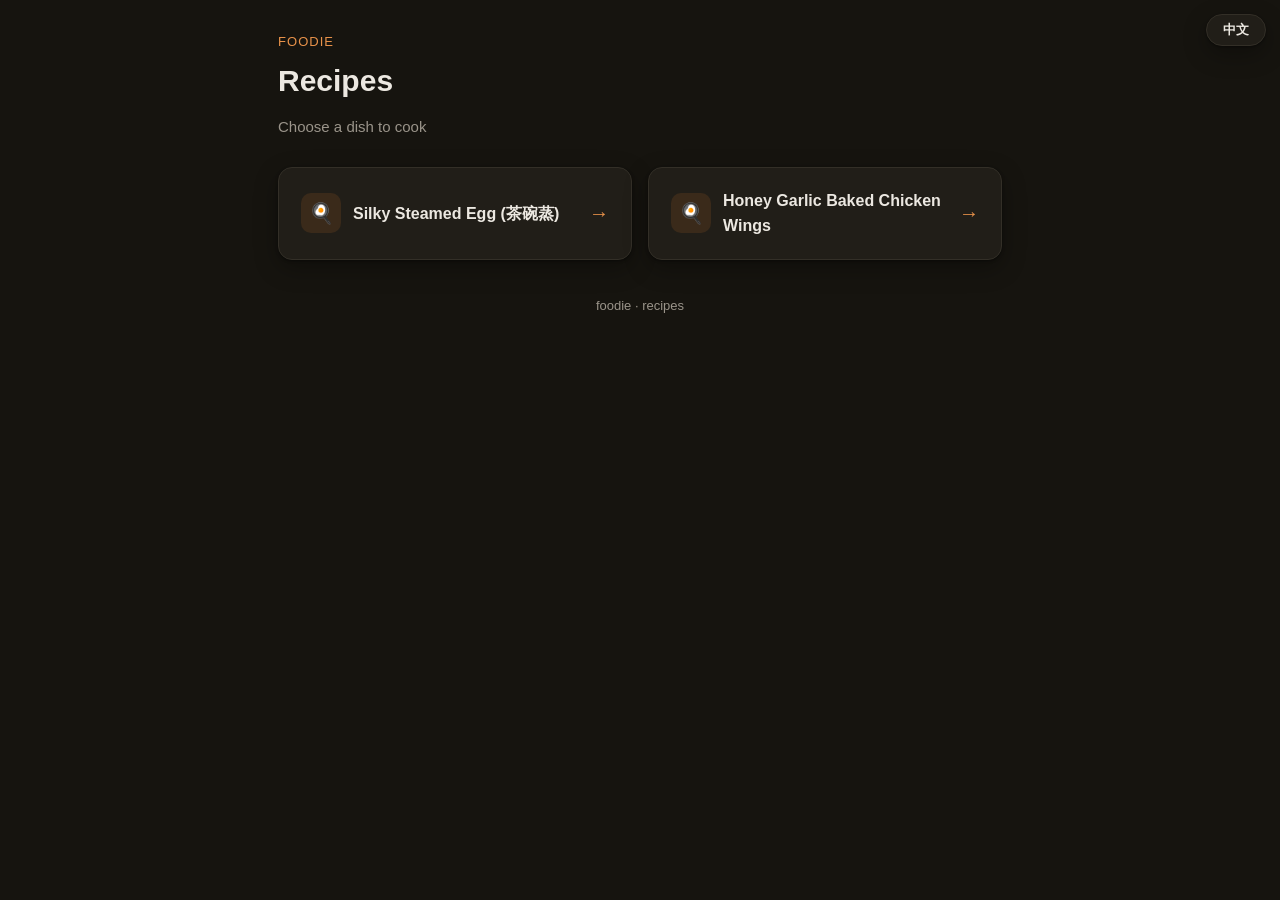
==== index.html @ f39b855a "Add foodie recipe app: data-driven dish & recipe pages - recipe.html: dish listing driven by i18n.js" ====
<!DOCTYPE html>
<html lang="en">
  <head>
    <meta charset="UTF-8">
    <meta http-equiv="refresh" content="0; url=recipe.html">
    <link rel="canonical" href="recipe.html">
    <title>OOTD</title>
    <script>location.replace("recipe.html");</script>
  </head>
  <body>
    <a href="recipe.html">Continue to OOTD</a>
  </body>
</html>
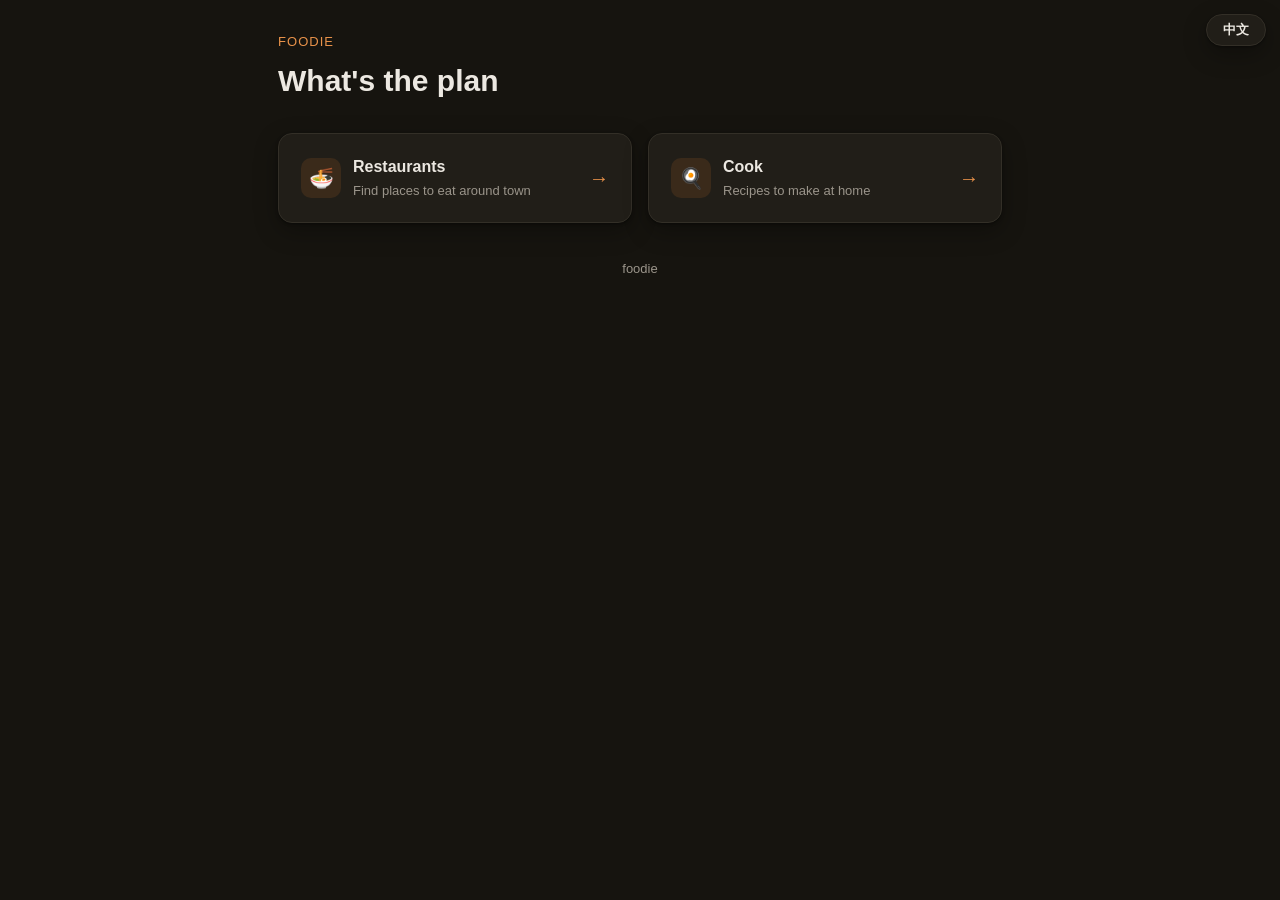
==== commit 6e12363a: "Add restaurant map page with filters and bilingual data - maps.html: Leaflet map + restaurant list, " ====
--- a/index.html
+++ b/index.html
@@ -1,13 +1,88 @@
 <!DOCTYPE html>
 <html lang="en">
-  <head>
-    <meta charset="UTF-8">
-    <meta http-equiv="refresh" content="0; url=recipe.html">
-    <link rel="canonical" href="recipe.html">
-    <title>OOTD</title>
-    <script>location.replace("recipe.html");</script>
-  </head>
-  <body>
-    <a href="recipe.html">Continue to OOTD</a>
-  </body>
-</html>
+<head>
+<meta charset="UTF-8">
+<meta name="viewport" content="width=device-width, initial-scale=1.0" />
+<title>foodie</title>
+<link rel="stylesheet" href="style.css">
+</head>
+<body>
+<button id="langBtn" class="lang-btn" type="button">中文</button>
+<div class="wrap">
+
+  <header class="hero">
+    <div class="brand">foodie</div>
+    <h1 id="title"></h1>
+  </header>
+
+  <div class="grid">
+    <a class="dish-card" href="maps.html">
+      <div class="meta">
+        <span class="ic">🍜</span>
+        <span>
+          <span class="name" id="navRestaurants"></span>
+          <span class="nav-desc" id="navRestaurantsDesc"></span>
+        </span>
+      </div>
+      <span class="arrow">→</span>
+    </a>
+    <a class="dish-card" href="recipe.html">
+      <div class="meta">
+        <span class="ic">🍳</span>
+        <span>
+          <span class="name" id="navCook"></span>
+          <span class="nav-desc" id="navCookDesc"></span>
+        </span>
+      </div>
+      <span class="arrow">→</span>
+    </a>
+  </div>
+
+  <footer>foodie</footer>
+
+</div>
+
+<script>
+  (function () {
+    const LANG_KEY = "foodie.lang";
+    const $ = function (id) { return document.getElementById(id); };
+    let ui = null;
+    let lang = "en";
+
+    function store(key, val) { try { localStorage.setItem(key, val); } catch (e) {} }
+    function load(key) { try { return localStorage.getItem(key); } catch (e) { return null; } }
+
+    function render() {
+      const t = ui[lang];
+      document.documentElement.lang = lang === "zh" ? "zh-Hant" : "en";
+
+      $("langBtn").textContent = t.langToggle;
+      $("title").textContent = t.homeTitle;
+      $("navRestaurants").textContent = t.navRestaurants;
+      $("navRestaurantsDesc").textContent = t.navRestaurantsDesc;
+      $("navCook").textContent = t.navCook;
+      $("navCookDesc").textContent = t.navCookDesc;
+    }
+
+    fetch("i18n.json")
+      .then(function (r) { return r.json(); })
+      .then(function (json) {
+        ui = json.ui;
+        lang = ui[load(LANG_KEY)] ? load(LANG_KEY) : "en";
+        render();
+      })
+      .catch(function () {
+        $("title").textContent =
+          "Could not load text. Serve this page over HTTP (e.g. python -m http.server).";
+      });
+
+    $("langBtn").addEventListener("click", function () {
+      if (!ui) return;
+      lang = (lang === "zh") ? "en" : "zh";
+      store(LANG_KEY, lang);
+      render();
+    });
+  })();
+</script>
+</body>
+</html>
--- a/style.css
+++ b/style.css
@@ -0,0 +1,254 @@
+/* ===== foodie — shared styles (dish.html + recipe.html) ===== */
+
+:root {
+  --bg: #16140f;
+  --card: #211e18;
+  --ink: #ece8e1;
+  --muted: #9a948a;
+  --line: #332f27;
+  --accent: #e8924a;
+  --accent-soft: #3a2a1a;
+  --radius: 14px;
+  --shadow: 0 1px 3px rgba(0,0,0,.4), 0 8px 24px rgba(0,0,0,.3);
+}
+
+* { box-sizing: border-box; }
+
+body {
+  margin: 0;
+  font-family: -apple-system, "Segoe UI", "Noto Sans TC", Roboto, Helvetica, Arial, sans-serif;
+  color: var(--ink);
+  background: var(--bg);
+  line-height: 1.6;
+}
+a { color: var(--accent); }
+
+.wrap { max-width: 760px; margin: 0 auto; padding: 32px 18px 64px; }
+h1 { font-size: 30px; margin: 4px 0 10px; }
+footer { text-align: center; color: var(--muted); font-size: 13px; margin-top: 36px; }
+
+/* Language toggle (both pages) */
+.lang-btn {
+  position: fixed; top: 14px; right: 14px; z-index: 10;
+  background: var(--card); color: var(--ink);
+  border: 1px solid var(--line); border-radius: 999px;
+  padding: 6px 16px; font-size: 13px; font-weight: 600; cursor: pointer;
+  box-shadow: var(--shadow); transition: color .15s, border-color .15s;
+}
+.lang-btn:hover { border-color: var(--accent); color: var(--accent); }
+
+/* ===== Header ===== */
+.hero { margin-bottom: 24px; }
+.hero .brand { font-size: 13px; color: var(--accent); letter-spacing: .08em; text-transform: uppercase; }
+.subtitle { color: var(--muted); font-size: 15px; margin: 0; }
+.crumb { font-size: 13px; color: var(--muted); margin-bottom: 8px; }
+.crumb a { text-decoration: none; }
+.chef {
+  display: inline-flex; align-items: center; gap: 8px;
+  font-size: 14px; color: var(--muted); margin-bottom: 6px;
+}
+.chef .avatar {
+  width: 28px; height: 28px; border-radius: 50%;
+  background: var(--accent); color: #fff;
+  display: grid; place-items: center; font-size: 13px; font-weight: 600;
+}
+.tags { display: flex; flex-wrap: wrap; gap: 8px; }
+.tag {
+  font-size: 13px; padding: 4px 12px; border-radius: 999px;
+  background: var(--accent-soft); color: var(--accent); font-weight: 500;
+}
+.tag.method::before { content: "🔥 "; }
+
+/* Serving stepper */
+.serving-stepper {
+  display: inline-flex; align-items: center; gap: 8px;
+  font-size: 13px; padding: 3px 8px; border-radius: 999px;
+  background: var(--accent-soft); color: var(--accent); font-weight: 500;
+}
+.serving-stepper .ic { font-size: 13px; }
+.serving-stepper button {
+  width: 22px; height: 22px; flex: none; border-radius: 50%;
+  border: 1px solid var(--accent); background: transparent; color: var(--accent);
+  font-size: 15px; line-height: 1; cursor: pointer; padding: 0;
+  display: grid; place-items: center;
+}
+.serving-stepper button:hover:not(:disabled) { background: var(--accent); color: var(--bg); }
+.serving-stepper button:disabled { opacity: .35; cursor: default; }
+.serving-stepper .count { min-width: 4.5em; text-align: center; }
+
+/* ===== Cards (dish detail) ===== */
+.card {
+  background: var(--card); border: 1px solid var(--line);
+  border-radius: var(--radius); box-shadow: var(--shadow);
+  padding: 20px 22px; margin-top: 20px;
+}
+.card h2 {
+  font-size: 18px; margin: 0 0 14px; display: flex; align-items: center; gap: 8px;
+}
+.card h2 .ic { font-size: 18px; }
+.card h2 .spacer { flex: 1; }
+
+/* Toggle switch */
+.switch {
+  display: inline-flex; align-items: center; gap: 8px;
+  font-size: 13px; font-weight: 500; color: var(--muted); cursor: pointer;
+}
+.switch input { position: absolute; opacity: 0; width: 0; height: 0; }
+.switch .track {
+  width: 38px; height: 22px; flex: none; border-radius: 999px;
+  background: var(--line); position: relative; transition: background .15s;
+}
+.switch .track::after {
+  content: ""; position: absolute; top: 2px; left: 2px;
+  width: 18px; height: 18px; border-radius: 50%;
+  background: var(--muted); transition: transform .15s, background .15s;
+}
+.switch input:checked + .track { background: var(--accent-soft); }
+.switch input:checked + .track::after { transform: translateX(16px); background: var(--accent); }
+.switch input:focus-visible + .track { outline: 2px solid var(--accent); outline-offset: 2px; }
+
+/* Ingredients */
+ul.list { list-style: none; margin: 0; padding: 0; }
+ul.list li {
+  display: flex; justify-content: space-between; gap: 16px;
+  padding: 8px 0; border-bottom: 1px dashed var(--line);
+}
+ul.list li:last-child { border-bottom: 0; }
+ul.list .qty { color: var(--muted); white-space: nowrap; }
+.group-label {
+  font-size: 12px; text-transform: uppercase; letter-spacing: .06em;
+  color: var(--muted); margin: 14px 0 6px;
+}
+.group-label:first-child { margin-top: 0; }
+
+/* Video */
+.video { position: relative; padding-bottom: 56.25%; height: 0; border-radius: 10px; overflow: hidden; }
+.video iframe { position: absolute; inset: 0; width: 100%; height: 100%; border: 0; }
+
+/* References */
+.refs a { display: inline-block; margin-right: 16px; }
+
+/* Steps */
+.phase { font-size: 14px; font-weight: 600; color: var(--accent); margin: 22px 0 12px; }
+.phase:first-of-type { margin-top: 4px; }
+ol.steps { list-style: none; counter-reset: step; margin: 0; padding: 0; }
+ol.steps li {
+  counter-increment: step;
+  display: grid; grid-template-columns: 36px 1fr; gap: 14px;
+  padding: 14px 0; border-top: 1px solid var(--line);
+}
+ol.steps li:first-child { border-top: 0; }
+ol.steps li::before {
+  content: counter(step);
+  width: 30px; height: 30px; border-radius: 50%;
+  background: var(--accent); color: #fff;
+  display: grid; place-items: center; font-size: 14px; font-weight: 600;
+}
+.step-body p { margin: 0 0 10px; }
+.step-body img {
+  width: 100%; max-width: 360px; border-radius: 10px; display: block;
+  border: 1px solid var(--line);
+}
+.photo-ph {
+  width: 100%; max-width: 360px; aspect-ratio: 4 / 3; border-radius: 10px;
+  background: repeating-linear-gradient(45deg, #2a261f, #2a261f 10px, #322d25 10px, #322d25 20px);
+  display: grid; place-items: center; color: var(--muted); font-size: 13px;
+  border: 1px solid var(--line);
+}
+
+/* ===== Recipe listing ===== */
+.grid { display: grid; gap: 16px; margin-top: 28px; }
+@media (min-width: 560px) { .grid { grid-template-columns: 1fr 1fr; } }
+
+.dish-card {
+  display: flex; align-items: center; justify-content: space-between; gap: 12px;
+  background: var(--card); border: 1px solid var(--line);
+  border-radius: var(--radius); box-shadow: var(--shadow);
+  padding: 20px 22px; text-decoration: none; color: var(--ink);
+  transition: border-color .15s, transform .15s;
+}
+.dish-card:hover { border-color: var(--accent); transform: translateY(-2px); }
+.dish-card .meta { display: flex; align-items: center; gap: 12px; min-width: 0; }
+.dish-card .ic {
+  width: 40px; height: 40px; flex: none; border-radius: 10px;
+  background: var(--accent-soft); display: grid; place-items: center; font-size: 20px;
+}
+.dish-card .name { font-size: 16px; font-weight: 600; }
+.dish-card .nav-desc { display: block; color: var(--muted); font-size: 13px; margin-top: 2px; }
+.dish-card .arrow { color: var(--accent); font-size: 20px; flex: none; }
+
+/* ===== Map (maps.html) ===== */
+#map {
+  height: 380px; margin-top: 28px;
+  border: 1px solid var(--line); border-radius: var(--radius);
+  box-shadow: var(--shadow); overflow: hidden;
+  background: var(--card);
+}
+/* Tame Leaflet's default light chrome to fit the dark theme */
+.leaflet-container { background: var(--card); font: inherit; }
+.leaflet-popup-content-wrapper, .leaflet-popup-tip {
+  background: var(--card); color: var(--ink);
+  border: 1px solid var(--line); box-shadow: var(--shadow);
+}
+.leaflet-popup-content { margin: 12px 14px; }
+.leaflet-popup-content .pop-name { display: block; font-weight: 600; }
+.leaflet-popup-content .pop-cuisine { display: block; color: var(--muted); font-size: 13px; margin-top: 2px; }
+.leaflet-popup-content .pop-links { display: grid; gap: 4px; margin-top: 8px; }
+.leaflet-popup-content .pop-link { font-size: 13px; font-weight: 600; }
+.leaflet-popup-content-wrapper a.leaflet-popup-close-button { color: var(--muted); }
+.leaflet-bar a, .leaflet-bar a:hover {
+  background: var(--card); color: var(--ink); border-bottom-color: var(--line);
+}
+
+/* ===== Filters (maps.html) ===== */
+.filters { margin-top: 24px; display: grid; gap: 10px; }
+.filter-group { display: flex; flex-wrap: wrap; align-items: center; gap: 8px; }
+.filter-label {
+  font-size: 12px; text-transform: uppercase; letter-spacing: .06em;
+  color: var(--muted); min-width: 72px;
+}
+.filter-chip {
+  font-size: 12px; padding: 4px 12px; border-radius: 999px; font-weight: 500;
+  border: 1px solid var(--line); background: transparent; color: var(--ink);
+  cursor: pointer; transition: border-color .15s, background .15s, color .15s;
+}
+.filter-chip:hover { border-color: var(--accent); color: var(--accent); }
+.filter-chip.on { background: var(--accent); color: var(--bg); border-color: var(--accent); }
+
+/* ===== Restaurant listing (maps.html) ===== */
+.rest-card .empty, .grid .empty { color: var(--muted); font-size: 14px; }
+.rest-card {
+  display: flex; align-items: flex-start; gap: 14px;
+  background: var(--card); border: 1px solid var(--line);
+  border-radius: var(--radius); box-shadow: var(--shadow);
+  padding: 18px 20px; text-align: left; width: 100%;
+  color: var(--ink); cursor: pointer; font: inherit;
+  transition: border-color .15s, transform .15s;
+}
+.rest-card:hover { border-color: var(--accent); transform: translateY(-2px); }
+.rest-card.active { border-color: var(--accent); }
+.rest-card .ic {
+  width: 44px; height: 44px; flex: none; border-radius: 10px;
+  background: var(--accent-soft); display: grid; place-items: center; font-size: 22px;
+}
+.rest-card .body { min-width: 0; }
+.rest-card .name { font-size: 16px; font-weight: 600; }
+.rest-card .cuisine { color: var(--accent); font-size: 13px; margin: 2px 0 6px; }
+.rest-card .addr { color: var(--muted); font-size: 13px; }
+.rest-card .note { color: var(--muted); font-size: 13px; margin-top: 6px; }
+.rest-card .chips { display: flex; flex-wrap: wrap; gap: 6px; margin-top: 8px; }
+.rest-card .chip {
+  font-size: 12px; padding: 3px 10px; border-radius: 999px; font-weight: 500;
+}
+.rest-card .chip-area {
+  background: transparent; color: var(--accent); border: 1px solid var(--accent);
+}
+.rest-card .chip-tag { background: var(--accent-soft); color: var(--accent); }
+.rest-card .chip-meal {
+  background: transparent; color: var(--muted); border: 1px solid var(--line);
+}
+.rest-card .chip-service { background: var(--line); color: var(--ink); }
+.rest-card .chip-dist { background: var(--accent); color: var(--bg); }
+.rest-card .chip-price { background: var(--accent-soft); color: var(--accent); font-weight: 700; }
+.rest-card .chip-party { background: transparent; color: var(--muted); border: 1px solid var(--line); }
+.rest-card .chip-branch { background: var(--accent); color: var(--bg); }
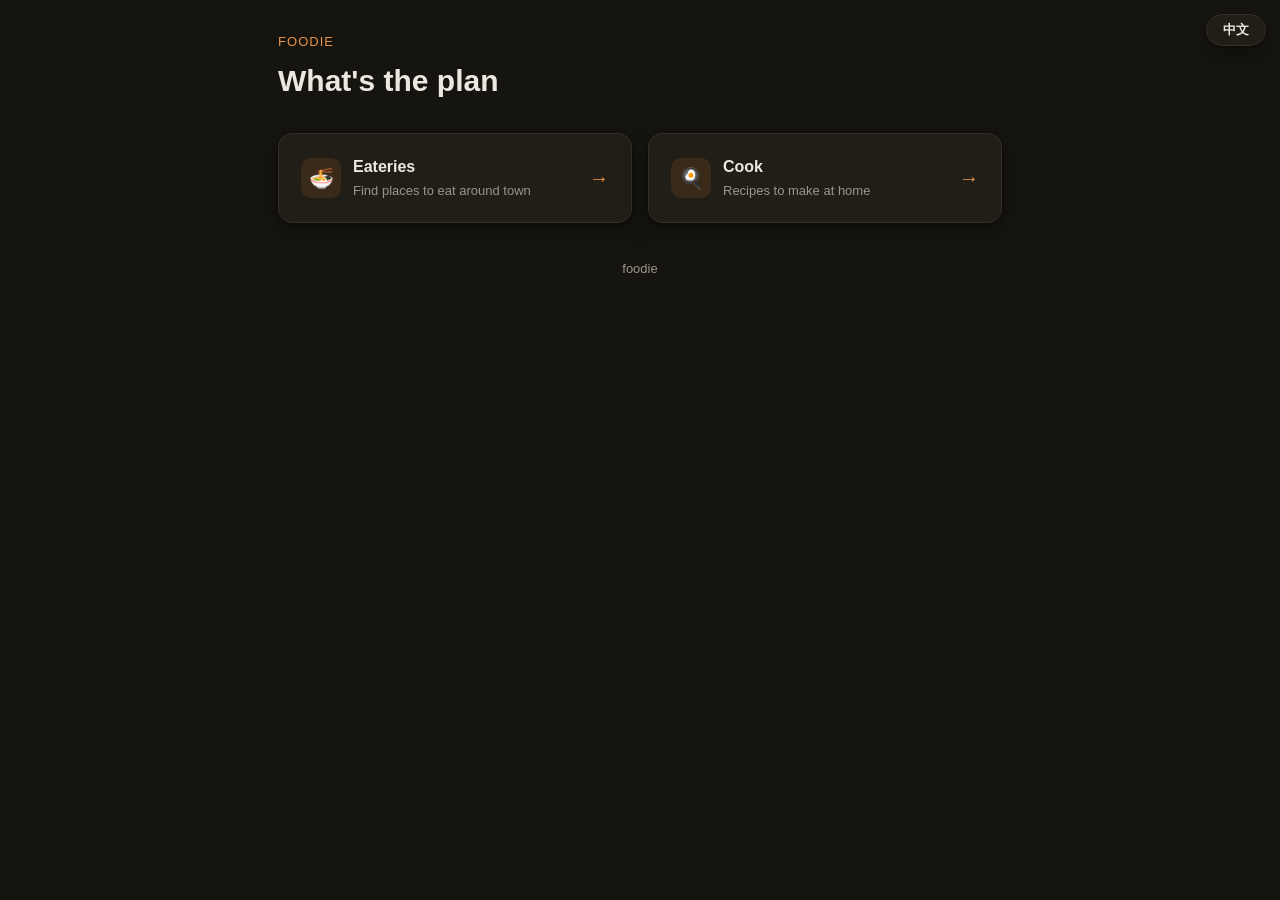
==== commit 7dc7b8c9: "refactor: rename restaurant to eatery across app and data Also add main-type and party-size filters," ====
--- a/index.html
+++ b/index.html
@@ -20,8 +20,8 @@
       <div class="meta">
         <span class="ic">🍜</span>
         <span>
-          <span class="name" id="navRestaurants"></span>
-          <span class="nav-desc" id="navRestaurantsDesc"></span>
+          <span class="name" id="navEateries"></span>
+          <span class="nav-desc" id="navEateriesDesc"></span>
         </span>
       </div>
       <span class="arrow">→</span>
@@ -58,8 +58,8 @@
 
       $("langBtn").textContent = t.langToggle;
       $("title").textContent = t.homeTitle;
-      $("navRestaurants").textContent = t.navRestaurants;
-      $("navRestaurantsDesc").textContent = t.navRestaurantsDesc;
+      $("navEateries").textContent = t.navEateries;
+      $("navEateriesDesc").textContent = t.navEateriesDesc;
       $("navCook").textContent = t.navCook;
       $("navCookDesc").textContent = t.navCookDesc;
     }
@@ -85,4 +85,4 @@
   })();
 </script>
 </body>
-</html>+</html>
--- a/style.css
+++ b/style.css
@@ -121,11 +121,7 @@
 }
 .group-label:first-child { margin-top: 0; }
 
-/* Video */
-.video { position: relative; padding-bottom: 56.25%; height: 0; border-radius: 10px; overflow: hidden; }
-.video iframe { position: absolute; inset: 0; width: 100%; height: 100%; border: 0; }
-
-/* References */
+/* Inline link rows (dish/menu link sections) */
 .refs a { display: inline-block; margin-right: 16px; }
 
 /* Steps */
@@ -215,40 +211,51 @@
 .filter-chip:hover { border-color: var(--accent); color: var(--accent); }
 .filter-chip.on { background: var(--accent); color: var(--bg); border-color: var(--accent); }
 
-/* ===== Restaurant listing (maps.html) ===== */
-.rest-card .empty, .grid .empty { color: var(--muted); font-size: 14px; }
-.rest-card {
+/* ===== Menu (menu.html) ===== */
+.eatery-head { display: flex; align-items: center; gap: 14px; margin-bottom: 8px; }
+.eatery-head .ic {
+  width: 48px; height: 48px; flex: none; border-radius: 12px;
+  background: var(--accent-soft); display: grid; place-items: center; font-size: 24px;
+}
+.eatery-head h1 { margin: 0; font-size: 26px; }
+.hero .addr { color: var(--muted); font-size: 14px; margin: 6px 0 10px; }
+.menu-name .sub { display: block; color: var(--muted); font-size: 13px; margin-top: 2px; }
+#menuBody .empty { color: var(--muted); font-size: 14px; }
+
+/* ===== Eatery listing (maps.html) ===== */
+.eatery-card .empty, .grid .empty { color: var(--muted); font-size: 14px; }
+.eatery-card {
   display: flex; align-items: flex-start; gap: 14px;
   background: var(--card); border: 1px solid var(--line);
   border-radius: var(--radius); box-shadow: var(--shadow);
   padding: 18px 20px; text-align: left; width: 100%;
-  color: var(--ink); cursor: pointer; font: inherit;
+  color: var(--ink); cursor: pointer; font: inherit; text-decoration: none;
   transition: border-color .15s, transform .15s;
 }
-.rest-card:hover { border-color: var(--accent); transform: translateY(-2px); }
-.rest-card.active { border-color: var(--accent); }
-.rest-card .ic {
+.eatery-card:hover { border-color: var(--accent); transform: translateY(-2px); }
+.eatery-card.active { border-color: var(--accent); }
+.eatery-card .ic {
   width: 44px; height: 44px; flex: none; border-radius: 10px;
   background: var(--accent-soft); display: grid; place-items: center; font-size: 22px;
 }
-.rest-card .body { min-width: 0; }
-.rest-card .name { font-size: 16px; font-weight: 600; }
-.rest-card .cuisine { color: var(--accent); font-size: 13px; margin: 2px 0 6px; }
-.rest-card .addr { color: var(--muted); font-size: 13px; }
-.rest-card .note { color: var(--muted); font-size: 13px; margin-top: 6px; }
-.rest-card .chips { display: flex; flex-wrap: wrap; gap: 6px; margin-top: 8px; }
-.rest-card .chip {
+.eatery-card .body { min-width: 0; }
+.eatery-card .name { font-size: 16px; font-weight: 600; }
+.eatery-card .cuisine { color: var(--accent); font-size: 13px; margin: 2px 0 6px; }
+.eatery-card .addr { color: var(--muted); font-size: 13px; }
+.eatery-card .note { color: var(--muted); font-size: 13px; margin-top: 6px; }
+.chips { display: flex; flex-wrap: wrap; gap: 6px; margin-top: 8px; }
+.chip {
   font-size: 12px; padding: 3px 10px; border-radius: 999px; font-weight: 500;
 }
-.rest-card .chip-area {
+.chip-area {
   background: transparent; color: var(--accent); border: 1px solid var(--accent);
 }
-.rest-card .chip-tag { background: var(--accent-soft); color: var(--accent); }
-.rest-card .chip-meal {
+.chip-tag { background: var(--accent-soft); color: var(--accent); }
+.chip-meal {
   background: transparent; color: var(--muted); border: 1px solid var(--line);
 }
-.rest-card .chip-service { background: var(--line); color: var(--ink); }
-.rest-card .chip-dist { background: var(--accent); color: var(--bg); }
-.rest-card .chip-price { background: var(--accent-soft); color: var(--accent); font-weight: 700; }
-.rest-card .chip-party { background: transparent; color: var(--muted); border: 1px solid var(--line); }
-.rest-card .chip-branch { background: var(--accent); color: var(--bg); }
+.chip-service { background: var(--line); color: var(--ink); }
+.chip-dist { background: var(--accent); color: var(--bg); }
+.chip-price { background: var(--accent-soft); color: var(--accent); font-weight: 700; }
+.chip-party { background: transparent; color: var(--muted); border: 1px solid var(--line); }
+.chip-branch { background: var(--accent); color: var(--bg); }
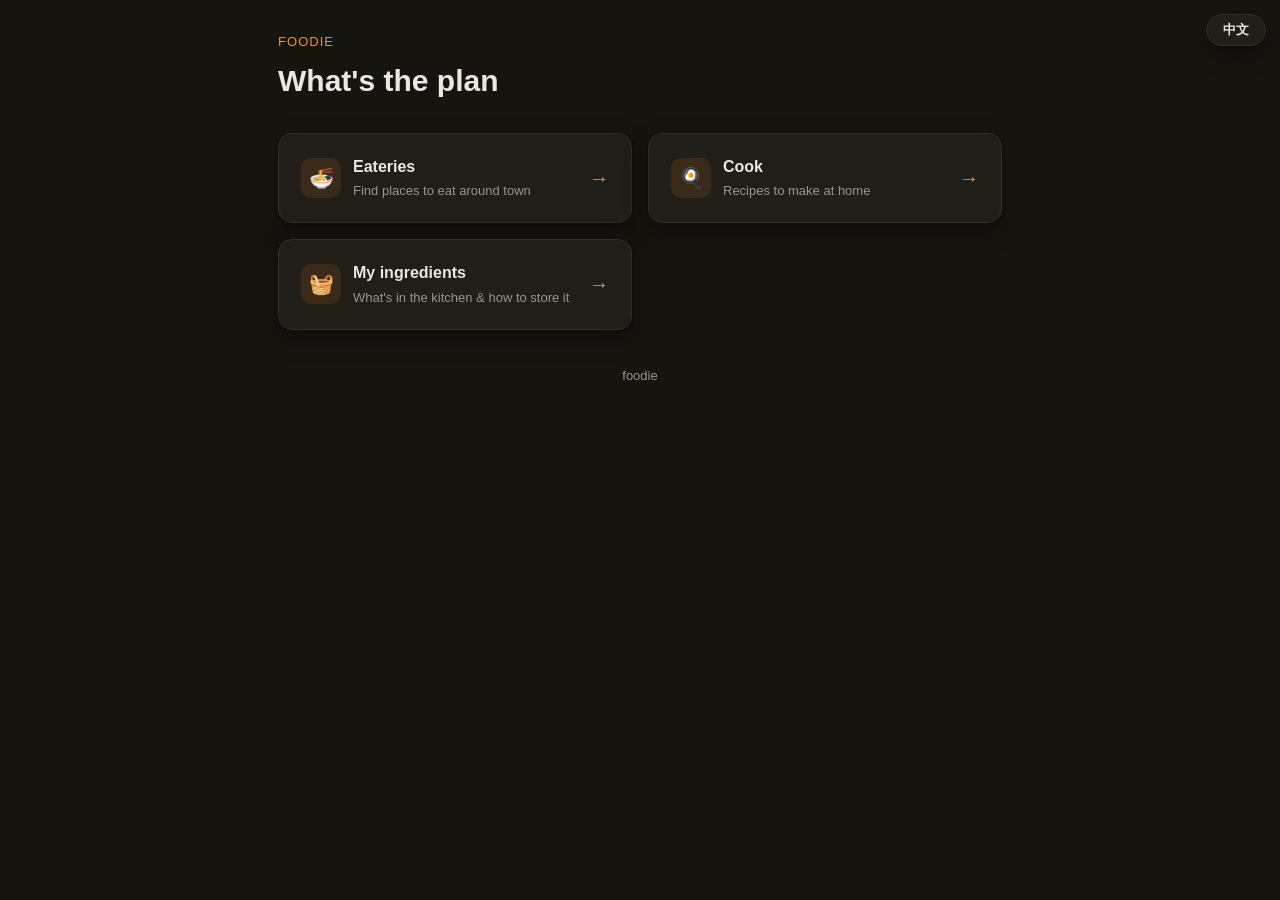
==== commit 79d772c1: "Add My Ingredients page: pantry tracker with types, storage tips & editor New ingredients.html (link" ====
--- a/index.html
+++ b/index.html
@@ -36,6 +36,16 @@
       </div>
       <span class="arrow">→</span>
     </a>
+    <a class="dish-card" href="ingredients.html">
+      <div class="meta">
+        <span class="ic">🧺</span>
+        <span>
+          <span class="name" id="navIngredients"></span>
+          <span class="nav-desc" id="navIngredientsDesc"></span>
+        </span>
+      </div>
+      <span class="arrow">→</span>
+    </a>
   </div>
 
   <footer>foodie</footer>
@@ -62,6 +72,8 @@
       $("navEateriesDesc").textContent = t.navEateriesDesc;
       $("navCook").textContent = t.navCook;
       $("navCookDesc").textContent = t.navCookDesc;
+      $("navIngredients").textContent = t.navIngredients;
+      $("navIngredientsDesc").textContent = t.navIngredientsDesc;
     }
 
     fetch("i18n.json")
--- a/style.css
+++ b/style.css
@@ -8,6 +8,7 @@
   --line: #332f27;
   --accent: #e8924a;
   --accent-soft: #3a2a1a;
+  --warn: #e26d5c;
   --radius: 14px;
   --shadow: 0 1px 3px rgba(0,0,0,.4), 0 8px 24px rgba(0,0,0,.3);
 }
@@ -124,6 +125,123 @@
 /* Inline link rows (dish/menu link sections) */
 .refs a { display: inline-block; margin-right: 16px; }
 
+/* ===== My ingredients (ingredients.html) ===== */
+ul.pantry { list-style: none; margin: 0; padding: 0; }
+ul.pantry li { padding: 12px 0; border-bottom: 1px dashed var(--line); }
+ul.pantry li:last-child { border-bottom: 0; }
+ul.pantry .item-row { display: flex; justify-content: space-between; gap: 16px; }
+ul.pantry .name { font-weight: 500; }
+ul.pantry .qty { color: var(--muted); white-space: nowrap; }
+ul.pantry .tip { color: var(--muted); font-size: 13px; margin-top: 4px; }
+ul.pantry .tip::before { content: "💡 "; }
+
+/* Click a row to edit its storage and amount */
+.edit-hint { color: var(--muted); font-size: 13px; margin: 6px 0 0; }
+.edit-hint::before { content: "✎ "; }
+.view-toggle { display: flex; flex-wrap: wrap; align-items: center; gap: 8px; margin-top: 14px; }
+.view-label {
+  font-size: 12px; text-transform: uppercase; letter-spacing: .06em;
+  color: var(--muted); margin-right: 2px;
+}
+ul.pantry li { cursor: pointer; }
+ul.pantry li:hover .name { color: var(--accent); }
+ul.pantry .row-left { display: inline-flex; align-items: center; gap: 8px; min-width: 0; }
+.type-chip {
+  font-size: 11px; padding: 2px 9px; border-radius: 999px; white-space: nowrap;
+  background: var(--accent-soft); color: var(--accent); font-weight: 500;
+}
+ul.pantry .meta-row {
+  display: flex; flex-wrap: wrap; gap: 4px 14px;
+  margin-top: 6px; font-size: 12px; color: var(--muted);
+}
+ul.pantry .meta-row .m-expiry.soon { color: var(--accent); }
+ul.pantry .meta-row .m-expiry.expired { color: var(--warn); font-weight: 600; }
+
+/* Edit dialog (click a row) */
+.edit-dialog {
+  width: min(420px, calc(100vw - 32px));
+  background: var(--card); color: var(--ink);
+  border: 1px solid var(--line); border-radius: var(--radius);
+  box-shadow: var(--shadow); padding: 22px 24px;
+}
+.edit-dialog::backdrop { background: rgba(0,0,0,.55); }
+.edit-dialog h2 { font-size: 20px; margin: 0 0 16px; }
+.edit-dialog .field { margin-bottom: 18px; }
+.edit-dialog .field-label {
+  display: block; font-size: 12px; text-transform: uppercase; letter-spacing: .06em;
+  color: var(--muted); margin-bottom: 8px;
+}
+.amount-input { display: flex; align-items: center; gap: 10px; }
+.amount-input input {
+  width: 7em; background: var(--bg); color: var(--ink);
+  border: 1px solid var(--line); border-radius: 10px;
+  padding: 8px 12px; font: inherit;
+}
+.amount-input input:focus { outline: none; border-color: var(--accent); }
+.amount-unit { color: var(--muted); font-size: 14px; }
+.edit-dialog input[type="date"] {
+  background: var(--bg); color: var(--ink);
+  border: 1px solid var(--line); border-radius: 10px;
+  padding: 8px 12px; font: inherit;
+}
+.edit-dialog input[type="date"]:focus { outline: none; border-color: var(--accent); }
+.edit-dialog input[type="date"]::-webkit-calendar-picker-indicator { filter: invert(.7); cursor: pointer; }
+.edit-updated { font-size: 13px; color: var(--muted); margin: -4px 0 4px; }
+.edit-updated .val { color: var(--ink); }
+.edit-actions { display: flex; align-items: center; gap: 10px; margin-top: 22px; }
+.edit-actions .spacer { flex: 1; }
+.btn-ghost, .btn-primary {
+  border-radius: 999px; padding: 8px 18px; font: inherit; font-weight: 600;
+  font-size: 14px; cursor: pointer; border: 1px solid var(--line);
+}
+.btn-ghost { background: transparent; color: var(--ink); }
+.btn-ghost:hover { border-color: var(--accent); color: var(--accent); }
+.btn-primary { background: var(--accent); color: var(--bg); border-color: var(--accent); }
+.btn-primary:hover { filter: brightness(1.08); }
+.btn-danger { background: transparent; color: var(--warn); border-color: var(--warn); }
+.btn-danger:hover { background: var(--warn); color: var(--bg); cursor: pointer; }
+
+/* Add-item button + create/edit dialog modes */
+.add-btn {
+  margin-top: 20px; background: var(--accent); color: var(--bg);
+  border: 1px solid var(--accent); border-radius: 999px;
+  padding: 10px 22px; font: inherit; font-weight: 600; font-size: 14px; cursor: pointer;
+  transition: filter .15s;
+}
+.add-btn:hover { filter: brightness(1.08); }
+#editNameInput, .unit-input {
+  background: var(--bg); color: var(--ink);
+  border: 1px solid var(--line); border-radius: 10px;
+  padding: 8px 12px; font: inherit;
+}
+#editNameInput { width: 100%; }
+.unit-input { width: 5em; }
+#editNameInput:focus, .unit-input:focus { outline: none; border-color: var(--accent); }
+#editTypeSelect {
+  background: var(--bg); color: var(--ink);
+  border: 1px solid var(--line); border-radius: 10px;
+  padding: 8px 12px; font: inherit; cursor: pointer;
+}
+#editTypeSelect:focus { outline: none; border-color: var(--accent); }
+.edit-dialog form.mode-create .edit-only { display: none; }
+.edit-dialog form.mode-edit .create-only { display: none; }
+
+/* Name autocomplete dropdown */
+.suggest-wrap { position: relative; }
+.suggest {
+  position: absolute; top: 100%; left: 0; right: 0; z-index: 5;
+  margin-top: 4px; max-height: 220px; overflow: auto;
+  background: var(--card); border: 1px solid var(--line);
+  border-radius: 10px; box-shadow: var(--shadow);
+}
+.suggest button {
+  display: flex; align-items: center; justify-content: space-between; gap: 12px;
+  width: 100%; text-align: left; background: transparent; border: 0;
+  color: var(--ink); font: inherit; padding: 8px 12px; cursor: pointer;
+}
+.suggest button:hover, .suggest button.active { background: var(--accent-soft); color: var(--accent); }
+.suggest .s-unit { color: var(--muted); font-size: 12px; white-space: nowrap; }
+
 /* Steps */
 .phase { font-size: 14px; font-weight: 600; color: var(--accent); margin: 22px 0 12px; }
 .phase:first-of-type { margin-top: 4px; }
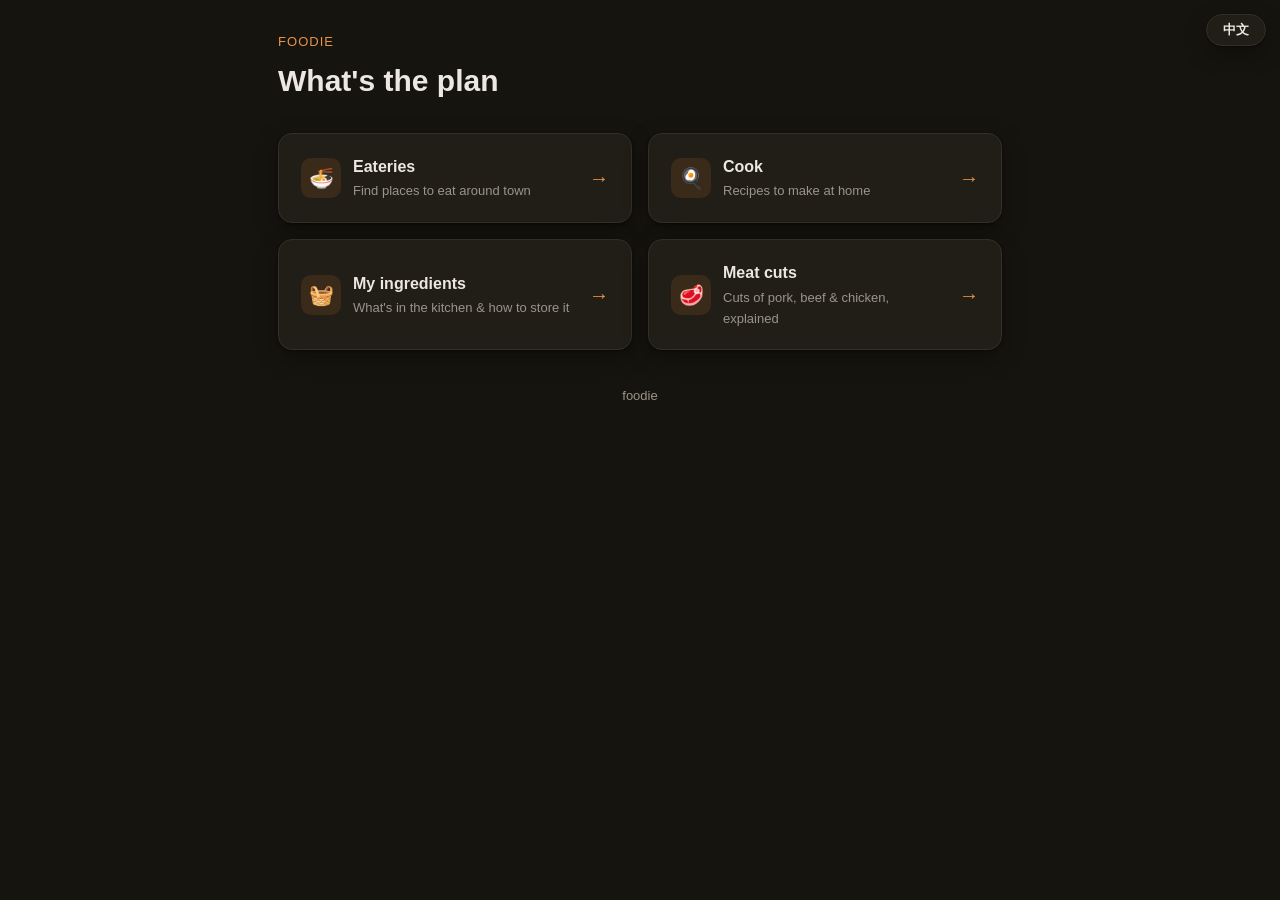
==== commit 3a039a61: "Add pork cuts, meat-cuts guide, and cook-from-pantry suggestions Pantry: - Add PORK_NECK (松阪豬) and P" ====
--- a/index.html
+++ b/index.html
@@ -46,6 +46,16 @@
       </div>
       <span class="arrow">→</span>
     </a>
+    <a class="dish-card" href="cuts.html">
+      <div class="meta">
+        <span class="ic">🥩</span>
+        <span>
+          <span class="name" id="navCuts"></span>
+          <span class="nav-desc" id="navCutsDesc"></span>
+        </span>
+      </div>
+      <span class="arrow">→</span>
+    </a>
   </div>
 
   <footer>foodie</footer>
@@ -74,6 +84,8 @@
       $("navCookDesc").textContent = t.navCookDesc;
       $("navIngredients").textContent = t.navIngredients;
       $("navIngredientsDesc").textContent = t.navIngredientsDesc;
+      $("navCuts").textContent = t.navCuts;
+      $("navCutsDesc").textContent = t.navCutsDesc;
     }
 
     fetch("i18n.json")
--- a/style.css
+++ b/style.css
@@ -132,8 +132,47 @@
 ul.pantry .item-row { display: flex; justify-content: space-between; gap: 16px; }
 ul.pantry .name { font-weight: 500; }
 ul.pantry .qty { color: var(--muted); white-space: nowrap; }
+ul.pantry .desc { color: var(--ink); font-size: 13px; margin-top: 4px; }
 ul.pantry .tip { color: var(--muted); font-size: 13px; margin-top: 4px; }
 ul.pantry .tip::before { content: "💡 "; }
+
+/* ===== Meat cuts (cuts.html) ===== */
+ul.cuts { list-style: none; margin: 0; padding: 0; }
+ul.cuts li { padding: 12px 0; border-bottom: 1px dashed var(--line); }
+ul.cuts li:last-child { border-bottom: 0; }
+ul.cuts .cut-head { display: flex; flex-wrap: wrap; align-items: baseline; gap: 4px 8px; }
+ul.cuts .cut-name { font-weight: 600; }
+ul.cuts .cut-alt { color: var(--muted); font-size: 13px; }
+ul.cuts .cut-desc { color: var(--muted); font-size: 14px; margin-top: 4px; }
+ul.cuts .cut-cook { display: flex; flex-wrap: wrap; align-items: center; gap: 6px; margin-top: 6px; font-size: 12px; }
+ul.cuts .cook-label {
+  color: var(--muted); text-transform: uppercase; letter-spacing: .04em; margin-right: 2px;
+}
+ul.cuts .cook-chip { padding: 2px 9px; border-radius: 999px; font-weight: 500; border: 1px solid var(--line); }
+ul.cuts .cook-best .cook-chip { color: var(--accent); background: var(--accent-soft); border-color: var(--accent-soft); }
+ul.cuts .cook-best .cook-chip::before { content: "✓ "; }
+ul.cuts .cook-worst .cook-chip { color: var(--warn); border-color: var(--warn); }
+ul.cuts .cook-worst .cook-chip::before { content: "✗ "; }
+
+/* "What you can cook" suggestions (ingredients.html) */
+ul.cook-suggest { list-style: none; margin: 0; padding: 0; }
+ul.cook-suggest li {
+  display: flex; flex-wrap: wrap; align-items: center; gap: 6px 12px;
+  padding: 10px 0; border-bottom: 1px dashed var(--line);
+}
+ul.cook-suggest li:last-child { border-bottom: 0; }
+ul.cook-suggest .cook-dish { font-weight: 600; text-decoration: none; }
+ul.cook-suggest .cook-dish:hover { text-decoration: underline; }
+ul.cook-suggest .cook-ok { font-size: 12px; color: var(--accent); }
+ul.cook-suggest .cook-ok::before { content: "✓ "; }
+ul.cook-suggest .cook-missing {
+  display: flex; flex-wrap: wrap; align-items: center; gap: 6px;
+  font-size: 12px; color: var(--muted);
+}
+ul.cook-suggest .miss-chip {
+  padding: 2px 9px; border-radius: 999px; border: 1px solid var(--line); color: var(--muted);
+}
+ul.cook-suggest .miss-chip::before { content: "✗ "; color: var(--warn); }
 
 /* Click a row to edit its storage and amount */
 .edit-hint { color: var(--muted); font-size: 13px; margin: 6px 0 0; }
@@ -307,6 +346,7 @@
 .leaflet-popup-content { margin: 12px 14px; }
 .leaflet-popup-content .pop-name { display: block; font-weight: 600; }
 .leaflet-popup-content .pop-cuisine { display: block; color: var(--muted); font-size: 13px; margin-top: 2px; }
+.leaflet-popup-content .pop-addr { display: block; color: var(--muted); font-size: 12px; margin-top: 4px; }
 .leaflet-popup-content .pop-links { display: grid; gap: 4px; margin-top: 8px; }
 .leaflet-popup-content .pop-link { font-size: 13px; font-weight: 600; }
 .leaflet-popup-content-wrapper a.leaflet-popup-close-button { color: var(--muted); }
@@ -337,8 +377,12 @@
 }
 .eatery-head h1 { margin: 0; font-size: 26px; }
 .hero .addr { color: var(--muted); font-size: 14px; margin: 6px 0 10px; }
+.hero .branches { display: grid; gap: 4px; margin: 6px 0 10px; }
+.hero .branch { color: var(--muted); font-size: 14px; }
+.hero .branch-name { font-weight: 600; color: var(--ink); margin-right: 6px; }
 .menu-name .sub { display: block; color: var(--muted); font-size: 13px; margin-top: 2px; }
 #menuBody .empty { color: var(--muted); font-size: 14px; }
+#menuBody .menu-updated { color: var(--muted); font-size: 12px; margin-top: 10px; }
 
 /* ===== Eatery listing (maps.html) ===== */
 .eatery-card .empty, .grid .empty { color: var(--muted); font-size: 14px; }
